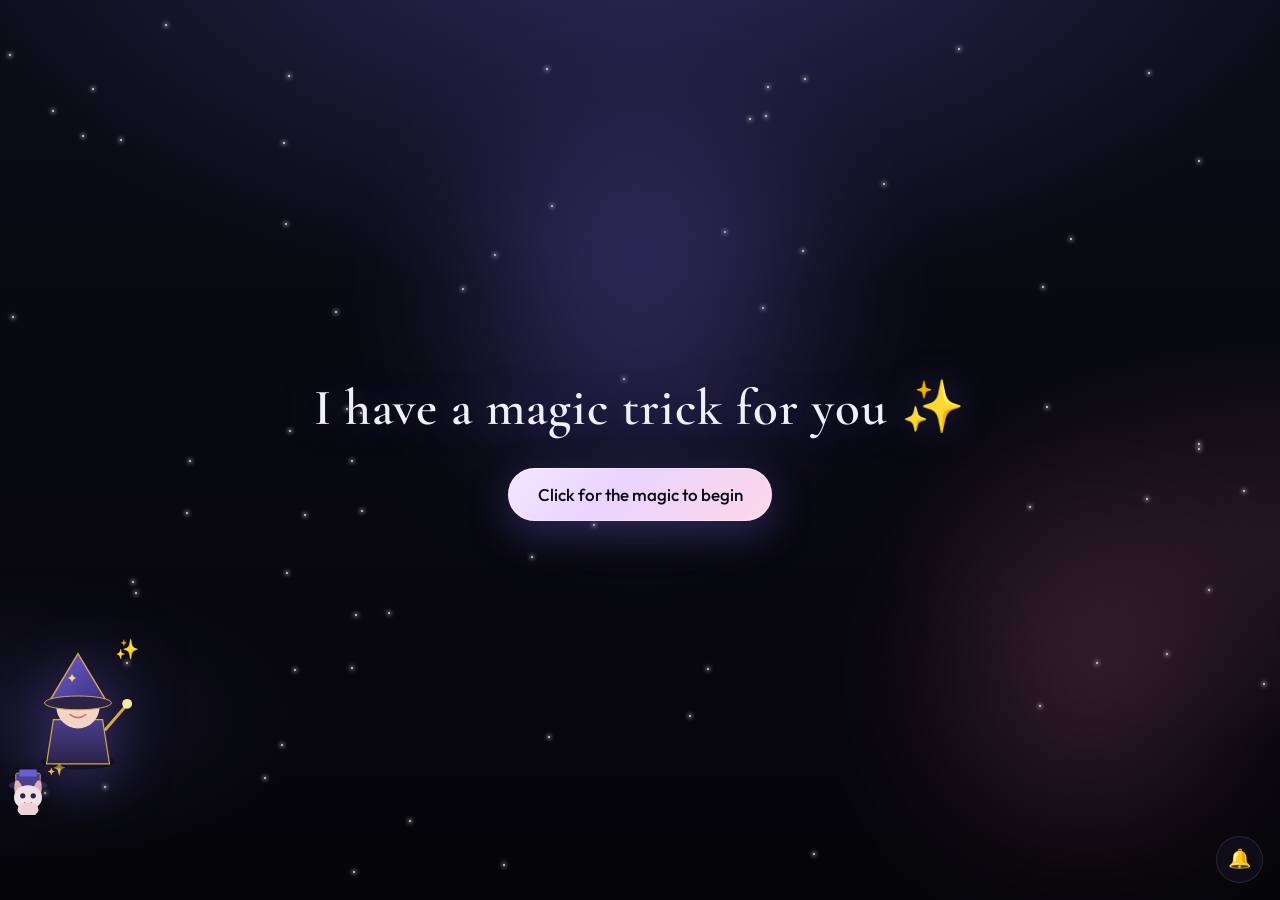
==== magica-standalone.html @ da275c1c "Add standalone HTML for easy sharing; README: Netlify Drop etc. Made-with: Cursor" ====
<!DOCTYPE html>
<html lang="en">
<head>
  <meta charset="UTF-8" />
  <meta name="viewport" content="width=device-width, initial-scale=1.0" />
  <title>I have a magic trick for you ✨</title>
  <link rel="preconnect" href="https://fonts.googleapis.com" />
  <link rel="preconnect" href="https://fonts.gstatic.com" crossorigin />
  <link href="https://fonts.googleapis.com/css2?family=Cormorant+Garamond:ital,wght@0,500;0,600;1,500&family=Outfit:wght@300;400;500;600&display=swap" rel="stylesheet" />
  <style>
:root {
  --ink: #0a0a12;
  --ink-mid: #12121f;
  --violet: #6b5fd4;
  --rose: #e879a8;
  --gold: #d4a84b;
  --mist: rgba(230, 228, 255, 0.12);
  --text: #f0eef8;
  --text-soft: rgba(240, 238, 248, 0.72);
  --card-w: clamp(7.5rem, 22vw, 10.5rem);
  --card-w-fan: clamp(7.25rem, 18vw, 10.25rem);
  --radius-card: 0.65rem;
  --font-display: "Cormorant Garamond", Georgia, serif;
  --font-ui: "Outfit", system-ui, sans-serif;
}

*,
*::before,
*::after {
  box-sizing: border-box;
}

html {
  font-size: clamp(15px, 2.4vw, 17px);
}

body {
  margin: 0;
  min-height: 100dvh;
  font-family: var(--font-ui);
  color: var(--text);
  background: var(--ink);
  overflow-x: hidden;
}

.sky {
  position: fixed;
  inset: 0;
  z-index: 0;
  pointer-events: none;
}

.sky-gradient {
  position: absolute;
  inset: 0;
  background:
    radial-gradient(ellipse 100% 80% at 50% -10%, rgba(107, 95, 212, 0.35) 0%, transparent 55%),
    radial-gradient(ellipse 70% 50% at 100% 60%, rgba(232, 121, 168, 0.12) 0%, transparent 45%),
    radial-gradient(ellipse 60% 40% at 0% 80%, rgba(107, 95, 212, 0.15) 0%, transparent 40%),
    linear-gradient(180deg, #0c0c18 0%, #08080f 50%, #050508 100%);
}

.stars,
.twinkles {
  position: absolute;
  inset: 0;
}

.star-dot {
  position: absolute;
  width: 2px;
  height: 2px;
  border-radius: 50%;
  background: #fff;
  box-shadow: 0 0 4px 1px rgba(255, 255, 255, 0.8);
  opacity: 0.85;
  animation: twinkle var(--t, 3s) ease-in-out infinite;
  animation-delay: var(--d, 0s);
}

@keyframes twinkle {
  0%,
  100% {
    opacity: 0.25;
    transform: scale(0.7);
  }
  50% {
    opacity: 1;
    transform: scale(1.15);
  }
}

.twinkle-spark {
  position: absolute;
  width: 3px;
  height: 3px;
  background: radial-gradient(circle, #fff 0%, transparent 70%);
  opacity: 0.5;
  animation: drift 12s linear infinite;
  animation-delay: var(--dd, 0s);
}

@keyframes drift {
  0% {
    transform: translateY(0) translateX(0);
  }
  100% {
    transform: translateY(-100vh) translateX(20px);
  }
}

.glow-orbs {
  position: fixed;
  inset: 0;
  z-index: 1;
  pointer-events: none;
}

.orb {
  position: absolute;
  border-radius: 50%;
  filter: blur(80px);
  opacity: 0.35;
}

.orb-a {
  width: min(50vw, 320px);
  height: min(50vw, 320px);
  background: var(--violet);
  top: 15%;
  left: 50%;
  transform: translateX(-50%);
}

.orb-b {
  width: min(40vw, 260px);
  height: min(40vw, 260px);
  background: var(--rose);
  bottom: 10%;
  right: 5%;
  opacity: 0.2;
}

.wizard-buddy {
  position: fixed;
  z-index: 5;
  left: clamp(0.35rem, 2.5vw, 1.1rem);
  bottom: clamp(5rem, 14vh, 7.5rem);
  pointer-events: none;
  animation: wizard-float 3.8s ease-in-out infinite;
  filter: drop-shadow(0 10px 28px rgba(107, 95, 212, 0.5));
}

.wizard-buddy__svg {
  display: block;
  width: clamp(76px, 24vw, 118px);
  height: auto;
}

.wizard-buddy__spark {
  position: absolute;
  top: 0;
  right: -0.15rem;
  font-size: 1.15rem;
  animation: spark-twinkle 1.6s ease-in-out infinite;
}

@keyframes wizard-float {
  0%,
  100% {
    transform: translateY(0);
  }
  50% {
    transform: translateY(-11px);
  }
}

@keyframes spark-twinkle {
  0%,
  100% {
    opacity: 0.55;
    transform: scale(1);
  }
  50% {
    opacity: 1;
    transform: scale(1.2);
  }
}

.rabbit-runway {
  position: fixed;
  left: 0;
  width: 100%;
  bottom: clamp(3.25rem, 9vh, 6.25rem);
  height: 58px;
  z-index: 4;
  pointer-events: none;
  overflow: hidden;
}

.rabbit-racer {
  position: absolute;
  left: 0;
  bottom: 0;
  will-change: transform;
  animation: rabbit-sprint 20s linear infinite;
}

.rabbit-racer__bob {
  display: inline-block;
  animation: rabbit-hop 0.52s ease-in-out infinite;
}

.rabbit-racer__svg {
  display: block;
  filter: drop-shadow(0 5px 14px rgba(0, 0, 0, 0.45));
}

.rabbit-racer__stars {
  position: absolute;
  top: -8px;
  right: -10px;
  font-size: 0.9rem;
  animation: spark-twinkle 1.1s ease-in-out infinite;
}

@keyframes rabbit-sprint {
  0% {
    transform: translateX(-90px);
  }
  100% {
    transform: translateX(calc(100vw + 90px));
  }
}

@keyframes rabbit-hop {
  0%,
  100% {
    transform: translateY(0);
  }
  50% {
    transform: translateY(-14px);
  }
}

.stage {
  position: relative;
  z-index: 2;
  min-height: 100dvh;
  display: flex;
  align-items: center;
  justify-content: center;
  padding: clamp(1.25rem, 4vw, 2.5rem);
}

.panel {
  width: min(100%, 52rem);
  text-align: center;
}

.intro-panel {
  animation: enter-up 1s ease-out both;
}

@keyframes enter-up {
  from {
    opacity: 0;
    transform: translateY(18px);
  }
  to {
    opacity: 1;
    transform: translateY(0);
  }
}

.intro-panel.is-out {
  animation: fade-out 0.7s ease forwards;
  pointer-events: none;
}

@keyframes fade-out {
  to {
    opacity: 0;
    transform: scale(0.98);
  }
}

.title {
  font-family: var(--font-display);
  font-weight: 600;
  font-size: clamp(2rem, 6vw, 3rem);
  line-height: 1.15;
  margin: 0 0 1.75rem;
  letter-spacing: 0.02em;
  text-shadow: 0 0 40px rgba(107, 95, 212, 0.45);
}

.subtitle {
  margin: 0 0 2rem;
  color: var(--text-soft);
  font-weight: 300;
  font-size: 1.05rem;
}

.btn {
  font-family: var(--font-ui);
  font-weight: 500;
  font-size: 1rem;
  padding: 0.95em 1.75em;
  border: none;
  border-radius: 999px;
  cursor: pointer;
  transition: transform 0.2s ease, box-shadow 0.2s ease;
}

.btn-primary {
  color: var(--ink);
  background: linear-gradient(135deg, #f5e6ff 0%, #e8d4ff 40%, #ffd6e8 100%);
  box-shadow:
    0 0 0 1px rgba(255, 255, 255, 0.35) inset,
    0 12px 40px rgba(107, 95, 212, 0.35);
}

.btn-primary:hover {
  transform: translateY(-2px);
  box-shadow:
    0 0 0 1px rgba(255, 255, 255, 0.45) inset,
    0 16px 48px rgba(232, 121, 168, 0.3);
}

.btn-primary:active {
  transform: translateY(0);
}

.btn-primary:disabled {
  opacity: 0.6;
  cursor: wait;
  transform: none;
}

.magic-panel {
  position: relative;
  display: flex;
  flex-direction: column;
  align-items: center;
  gap: 1.75rem;
  opacity: 0;
  animation: fade-in 0.9s ease 0.35s forwards;
}

.magic-panel[hidden] {
  display: none !important;
}

@keyframes fade-in {
  to {
    opacity: 1;
  }
}

.magic-veil {
  position: fixed;
  inset: 0;
  z-index: -1;
  margin: calc(-50dvh + 50%) calc(-50vw + 50%);
  width: 100vw;
  height: 100dvh;
  pointer-events: none;
  opacity: 0;
  background: radial-gradient(circle at 50% 40%, rgba(107, 95, 212, 0.25) 0%, transparent 55%);
  transition: opacity 1.2s ease;
}

.magic-veil.is-lit {
  opacity: 1;
}

.fan-wrap {
  perspective: 1200px;
  width: 100%;
  max-width: 52rem;
  margin: 0 auto;
  padding: 0.35rem clamp(0.35rem, 2vw, 1rem) 0.75rem;
  overflow-x: auto;
  overflow-y: visible;
  -webkit-overflow-scrolling: touch;
  scrollbar-color: rgba(212, 168, 75, 0.45) rgba(255, 255, 255, 0.06);
  scrollbar-width: thin;
}

.fan-wrap.pop-in .fan {
  animation: fan-enter 0.85s cubic-bezier(0.34, 1.12, 0.64, 1) both;
}

@keyframes fan-enter {
  from {
    opacity: 0;
    transform: translateY(1.25rem) rotateX(14deg) scale(0.94);
  }
  to {
    opacity: 1;
    transform: translateY(0) rotateX(0deg) scale(1);
  }
}

.fan {
  display: flex;
  flex-wrap: wrap;
  justify-content: center;
  align-content: flex-start;
  align-items: flex-start;
  gap: clamp(0.65rem, 2.2vw, 1.25rem);
  width: max-content;
  max-width: 100%;
  min-width: min(100%, max-content);
  margin: 0 auto;
  min-height: calc(var(--card-w-fan) * 1.42 + 0.5rem);
  padding-bottom: 0.35rem;
  transform-style: preserve-3d;
}

.pick-card {
  position: relative;
  flex: 0 0 auto;
  padding: 0;
  border: none;
  background: transparent;
  cursor: pointer;
  transform-origin: 50% 100%;
  transition: transform 0.3s ease, filter 0.25s ease;
  -webkit-tap-highlight-color: transparent;
}

.pick-card:nth-child(odd) {
  transform: rotate(-2.5deg);
}

.pick-card:nth-child(even) {
  transform: rotate(2.5deg);
}

.pick-card:focus-visible {
  outline: 2px solid rgba(212, 168, 75, 0.9);
  outline-offset: 6px;
  border-radius: var(--radius-card);
}

.pick-card.is-revealed {
  cursor: default;
  transform: rotate(0deg) scale(1.02);
  filter: drop-shadow(0 0 18px rgba(212, 168, 75, 0.35));
}

@keyframes card-vanish-magic {
  0% {
    opacity: 1;
    filter: drop-shadow(0 0 18px rgba(212, 168, 75, 0.45));
    transform: rotate(0deg) scale(1.02);
  }
  40% {
    opacity: 1;
    filter:
      drop-shadow(0 0 36px rgba(255, 220, 130, 0.95))
      drop-shadow(0 0 24px rgba(107, 95, 212, 0.65));
    transform: rotate(8deg) scale(1.12);
  }
  100% {
    opacity: 0;
    filter: blur(16px) brightness(2);
    transform: rotate(-24deg) scale(0);
  }
}

.pick-card.is-vanishing {
  pointer-events: none;
  transition: none !important;
  animation: card-vanish-magic 0.88s cubic-bezier(0.4, 0, 0.2, 1) forwards;
  z-index: 8;
}

.pick-card.is-gone {
  display: none;
}

.pick-card-inner {
  display: block;
  transition: transform 0.28s ease;
}

.pick-card:hover:not(.is-revealed):not(.is-vanishing) .pick-card-inner {
  transform: translateY(-10px) scale(1.04);
}

.fan-card-flip {
  width: var(--card-w-fan);
  height: calc(var(--card-w-fan) * 1.4);
  perspective: 900px;
}

.fan-card-flip .card-flip-inner {
  position: relative;
  width: 100%;
  height: 100%;
  transform-style: preserve-3d;
  transition: transform 0.95s cubic-bezier(0.4, 0, 0.2, 1);
}

.fan-card-flip .card-flip-inner.is-flipped {
  transform: rotateY(180deg);
}

.fan-card-flip .card {
  width: var(--card-w-fan);
  height: calc(var(--card-w-fan) * 1.4);
}

.fan-card-flip .card--back,
.fan-card-flip .card--face {
  position: absolute;
  inset: 0;
  backface-visibility: hidden;
  -webkit-backface-visibility: hidden;
}

.fan-card-flip .card--face {
  transform: rotateY(180deg);
}

.card--face.card--compliment {
  display: flex;
  flex-direction: column;
  align-items: center;
  justify-content: center;
  padding: 0.55rem 0.5rem 0.65rem;
  text-align: center;
  gap: 0.35rem;
}

.card-face-mark {
  position: absolute;
  top: 0.45rem;
  left: 50%;
  transform: translateX(-50%);
  font-size: 1.05rem;
  line-height: 1;
  opacity: 0.9;
}

.card-compliment-text {
  font-family: var(--font-display);
  font-size: clamp(1.05rem, 3.2vw, 1.35rem);
  line-height: 1.38;
  font-weight: 600;
  font-style: italic;
  margin: 1.15rem 0 0;
  color: #2a2238;
  max-height: calc(var(--card-w-fan) * 1.15);
  overflow: hidden;
  display: -webkit-box;
  -webkit-line-clamp: 7;
  -webkit-box-orient: vertical;
}

.card {
  width: var(--card-w);
  height: calc(var(--card-w) * 1.4);
  border-radius: var(--radius-card);
  box-shadow:
    0 4px 6px rgba(0, 0, 0, 0.35),
    0 18px 40px rgba(0, 0, 0, 0.45);
}

.card--back {
  background:
    linear-gradient(145deg, rgba(255, 255, 255, 0.1) 0%, transparent 40%),
    linear-gradient(135deg, #1e1a35 0%, #2d2650 35%, #1a1530 100%);
  border: 2px solid rgba(212, 168, 75, 0.55);
  background-image:
    radial-gradient(circle at 30% 30%, rgba(212, 168, 75, 0.15) 0%, transparent 45%),
    repeating-linear-gradient(
      -28deg,
      transparent,
      transparent 3px,
      rgba(212, 168, 75, 0.06) 3px,
      rgba(212, 168, 75, 0.06) 4px
    ),
    linear-gradient(135deg, #1e1a35 0%, #2d2650 50%, #15122a 100%);
}

.card--face {
  background: linear-gradient(165deg, #fdfcff 0%, #f0e8ff 100%);
  border: 1px solid rgba(0, 0, 0, 0.08);
  display: grid;
  place-items: center;
  position: relative;
  color: #1a1528;
}

.card--face.is-red {
  color: #c41e3a;
}

.card-corner {
  position: absolute;
  display: flex;
  flex-direction: column;
  align-items: center;
  font-family: var(--font-display);
  line-height: 1;
  font-weight: 600;
}

.card-corner--tl {
  top: 0.5rem;
  left: 0.55rem;
  font-size: clamp(0.95rem, 3vw, 1.15rem);
}

.card-corner--br {
  bottom: 0.5rem;
  right: 0.55rem;
  transform: rotate(180deg);
  font-size: clamp(0.95rem, 3vw, 1.15rem);
}

.card-center-suit {
  font-size: clamp(2.5rem, 10vw, 3.75rem);
  opacity: 0.92;
}

.card-rank {
  display: block;
}

.card-suit {
  display: block;
  font-size: 0.95em;
  margin-top: 0.1em;
}

.phase-text {
  font-family: var(--font-display);
  font-size: clamp(1.2rem, 3.6vw, 1.55rem);
  font-style: italic;
  color: var(--text-soft);
  margin: 0;
  min-height: 2.5em;
  max-width: 24rem;
  line-height: 1.45;
  opacity: 0;
  transform: translateY(10px);
  transition: opacity 0.75s ease, transform 0.75s ease;
}

.phase-text.phase-text--show {
  opacity: 1;
  transform: translateY(0);
}

.choice-result {
  width: 100%;
  max-width: 32rem;
  margin: 0.75rem auto 0;
  text-align: left;
}

.choice-result[hidden] {
  display: none !important;
}

.log-title {
  font-family: var(--font-display);
  font-size: clamp(1.05rem, 3vw, 1.3rem);
  font-weight: 600;
  margin: 0 0 0.65rem;
  color: var(--text-soft);
  text-align: center;
}

.sentence-assembly {
  font-family: var(--font-display);
  font-size: clamp(1.15rem, 3.4vw, 1.45rem);
  font-weight: 600;
  font-style: italic;
  line-height: 1.5;
  margin: 0;
  padding: 0.85rem 1rem;
  border-radius: 0.65rem;
  background: rgba(255, 255, 255, 0.06);
  border: 1px solid rgba(212, 168, 75, 0.2);
  color: var(--text);
  text-align: center;
  display: flex;
  flex-wrap: wrap;
  justify-content: center;
  gap: 0.35rem 0.5rem;
}

.word-slot {
  min-width: 2.25rem;
  padding: 0.2rem 0.35rem;
  border-radius: 0.35rem;
  background: rgba(255, 255, 255, 0.04);
  color: var(--text-soft);
  transition: color 0.35s ease, background 0.35s ease;
}

.word-slot.is-revealed {
  color: var(--text);
  background: rgba(212, 168, 75, 0.12);
}

.compliments-log {
  list-style: none;
  margin: 0;
  padding: 0;
  display: flex;
  flex-direction: column;
  gap: 0.55rem;
}

.compliments-log li {
  font-family: var(--font-display);
  font-size: clamp(0.95rem, 2.8vw, 1.12rem);
  line-height: 1.45;
  padding: 0.65rem 0.85rem;
  border-radius: 0.65rem;
  background: rgba(255, 255, 255, 0.06);
  border: 1px solid rgba(212, 168, 75, 0.2);
  color: var(--text);
  animation: log-item-in 0.55s ease both;
}

@keyframes log-item-in {
  from {
    opacity: 0;
    transform: translateX(-8px);
  }
  to {
    opacity: 1;
    transform: translateX(0);
  }
}

.btn-sound {
  position: fixed;
  bottom: 1rem;
  right: 1rem;
  z-index: 10;
  width: 2.75rem;
  height: 2.75rem;
  border-radius: 50%;
  border: 1px solid var(--mist);
  background: rgba(20, 18, 35, 0.65);
  backdrop-filter: blur(8px);
  cursor: pointer;
  font-size: 1.1rem;
  line-height: 1;
  display: grid;
  place-items: center;
  transition: background 0.2s ease, transform 0.2s ease;
}

.btn-sound:hover {
  background: rgba(40, 36, 65, 0.8);
  transform: scale(1.05);
}

.btn-sound[aria-pressed="false"] {
  opacity: 0.75;
}

@media (prefers-reduced-motion: reduce) {
  *,
  *::before,
  *::after {
    animation-duration: 0.01ms !important;
    animation-iteration-count: 1 !important;
    transition-duration: 0.01ms !important;
  }

  .intro-panel {
    animation: none;
    opacity: 1;
  }

  .magic-panel {
    animation: none;
    opacity: 1;
  }

  .fan-card-flip .card-flip-inner {
    transition: none;
  }

  .fan-card-flip .card-flip-inner.is-flipped {
    transform: rotateY(180deg);
  }

  .wizard-buddy,
  .rabbit-racer,
  .rabbit-racer__bob,
  .wizard-buddy__spark,
  .rabbit-racer__stars {
    animation: none !important;
  }

  .rabbit-racer {
    transform: translateX(35vw);
  }

  .pick-card.is-vanishing {
    animation: none;
    opacity: 0;
    transform: scale(0.5);
    filter: none;
  }
}

@media (max-width: 520px) {
  .wizard-buddy {
    bottom: auto;
    top: clamp(4.5rem, 14vw, 6rem);
    left: 0.35rem;
  }

  .rabbit-runway {
    bottom: 3.5rem;
  }
}

@media (min-width: 900px) {
  .rabbit-racer {
    animation-duration: 26s;
  }
}

</style>
</head>
<body>
  <div class="sky" aria-hidden="true">
    <div class="sky-gradient"></div>
    <div class="stars" id="stars"></div>
    <div class="twinkles" id="twinkles"></div>
  </div>

  <div class="glow-orbs" aria-hidden="true">
    <div class="orb orb-a"></div>
    <div class="orb orb-b"></div>
  </div>

  <div class="wizard-buddy" aria-hidden="true">
    <svg class="wizard-buddy__svg" viewBox="0 0 120 140" width="120" height="140" role="img">
      <title>Friendly little wizard</title>
      <defs>
        <linearGradient id="wizHat" x1="0%" y1="0%" x2="100%" y2="100%">
          <stop offset="0%" style="stop-color:#6b5fd4" />
          <stop offset="100%" style="stop-color:#3d2f7a" />
        </linearGradient>
        <linearGradient id="wizRobe" x1="0%" y1="0%" x2="0%" y2="100%">
          <stop offset="0%" style="stop-color:#4a3f8c" />
          <stop offset="100%" style="stop-color:#2a2248" />
        </linearGradient>
      </defs>
      <ellipse cx="60" cy="128" rx="38" ry="8" fill="rgba(0,0,0,0.35)" />
      <!-- barba -->
      <path d="M38 88 Q60 118 82 88 Q78 102 60 108 Q42 102 38 88" fill="#c9b8e8" opacity="0.9" />
      <!-- robe -->
      <path d="M35 85 L28 130 L92 130 L85 85 Z" fill="url(#wizRobe)" stroke="#d4a84b" stroke-width="1.2" />
      <!-- face -->
      <circle cx="60" cy="72" r="22" fill="#f5d4c8" />
      <!-- olhos -->
      <circle cx="52" cy="70" r="3.5" fill="#2a2248" />
      <circle cx="68" cy="70" r="3.5" fill="#2a2248" />
      <circle cx="53" cy="69" r="1.2" fill="#fff" />
      <circle cx="69" cy="69" r="1.2" fill="#fff" />
      <!-- sorriso -->
      <path d="M52 80 Q60 86 68 80" fill="none" stroke="#c47a6a" stroke-width="1.8" stroke-linecap="round" />
      <!-- chapéu -->
      <path d="M30 68 L60 18 L90 68 Q60 62 30 68 Z" fill="url(#wizHat)" stroke="#d4a84b" stroke-width="1.5" />
      <ellipse cx="60" cy="68" rx="34" ry="7" fill="#2a2248" stroke="#d4a84b" stroke-width="1" />
      <text x="48" y="48" font-size="14" fill="#ffd866">✦</text>
      <!-- varinha -->
      <line x1="88" y1="95" x2="108" y2="72" stroke="#d4a84b" stroke-width="3" stroke-linecap="round" />
      <circle cx="110" cy="69" r="5" fill="#fff8a8" opacity="0.95" />
    </svg>
    <span class="wizard-buddy__spark" aria-hidden="true">✨</span>
  </div>

  <div class="rabbit-runway" aria-hidden="true">
    <div class="rabbit-racer">
      <div class="rabbit-racer__bob">
        <svg class="rabbit-racer__svg" viewBox="0 0 64 56" width="56" height="49" role="img">
          <title>Magic rabbit</title>
          <ellipse cx="32" cy="22" rx="22" ry="6" fill="#2a2248" />
          <rect x="18" y="8" width="28" height="16" rx="2" fill="#4a3f8c" stroke="#d4a84b" stroke-width="1" />
          <rect x="22" y="4" width="20" height="8" rx="1" fill="#6b5fd4" />
          <ellipse cx="22" cy="30" rx="5" ry="14" fill="#e8b4b8" transform="rotate(-12 22 30)" />
          <ellipse cx="42" cy="30" rx="5" ry="14" fill="#e8b4b8" transform="rotate(12 42 30)" />
          <ellipse cx="32" cy="36" rx="16" ry="14" fill="#f5e6e8" />
          <circle cx="26" cy="34" r="3" fill="#2a2248" />
          <circle cx="38" cy="34" r="3" fill="#2a2248" />
          <path d="M28 42 Q32 46 36 42" fill="none" stroke="#c47a6a" stroke-width="1.5" stroke-linecap="round" />
          <ellipse cx="32" cy="50" rx="12" ry="8" fill="#f0d4d8" />
        </svg>
        <span class="rabbit-racer__stars" aria-hidden="true">✨</span>
      </div>
    </div>
  </div>

  <main class="stage">
    <section class="panel intro-panel" id="intro-panel" aria-labelledby="main-title">
      <h1 class="title" id="main-title">I have a magic trick for you ✨</h1>
      <button type="button" class="btn btn-primary" id="start-btn">
        Click for the magic to begin
      </button>
    </section>

    <section
      class="panel magic-panel"
      id="magic-panel"
      hidden
      aria-live="polite"
      aria-label="Choose your cards"
    >
      <div class="magic-veil" id="magic-veil"></div>

      <div class="fan-wrap" id="fan-wrap">
        <div class="fan" id="fan" role="group" aria-label="Spread deck"></div>
      </div>

      <p class="phase-text" id="phase-text"></p>

      <div class="choice-result" id="choice-result" hidden>
        <p class="log-title" id="log-title">Your message ✨</p>
        <p class="sentence-assembly" id="sentence-assembly" aria-live="polite"></p>
      </div>
    </section>

    <button
      type="button"
      class="btn-sound"
      id="sound-toggle"
      aria-pressed="true"
      title="Turn sound on or off"
    >
      <span class="sound-on" aria-hidden="true">🔔</span>
      <span class="sound-off" hidden aria-hidden="true">🔕</span>
    </button>
  </main>

  <script>
(function () {
  "use strict";

  const PHRASE_WORDS = ["Let", "me", "see", "you", "naked."];

  const CARD_COUNT = PHRASE_WORDS.length;

  const introPanel = document.getElementById("intro-panel");
  const startBtn = document.getElementById("start-btn");
  const magicPanel = document.getElementById("magic-panel");
  const magicVeil = document.getElementById("magic-veil");
  const fanWrap = document.getElementById("fan-wrap");
  const fan = document.getElementById("fan");
  const phaseText = document.getElementById("phase-text");
  const choiceResult = document.getElementById("choice-result");
  const sentenceAssembly = document.getElementById("sentence-assembly");
  const soundToggle = document.getElementById("sound-toggle");
  const starsEl = document.getElementById("stars");
  const twinklesEl = document.getElementById("twinkles");

  function shuffle(arr) {
    const a = [...arr];
    for (let i = a.length - 1; i > 0; i--) {
      const j = Math.floor(Math.random() * (i + 1));
      [a[i], a[j]] = [a[j], a[i]];
    }
    return a;
  }

  function shuffledPhraseDeck() {
    const entries = PHRASE_WORDS.map((word, sentenceIndex) => ({ word, sentenceIndex }));
    return shuffle(entries);
  }

  function initSentenceSlots() {
    sentenceAssembly.innerHTML = PHRASE_WORDS.map(
      (_, i) =>
        `<span class="word-slot" data-slot="${i}" aria-label="Word ${i + 1} not revealed">·</span>`
    ).join(" ");
  }

  function createPickCard(index, word, sentenceIndex) {
    const btn = document.createElement("button");
    btn.type = "button";
    btn.className = "pick-card";
    btn.dataset.sentenceIndex = String(sentenceIndex);
    btn.setAttribute("aria-label", `Card ${index + 1} — tap to reveal a word`);
    btn.innerHTML = `
      <span class="pick-card-inner">
        <span class="fan-card-flip">
          <span class="card-flip-inner">
            <span class="card card--back"></span>
            <span class="card card--face card--compliment">
              <span class="card-face-mark" aria-hidden="true">✨</span>
              <p class="card-compliment-text"></p>
            </span>
          </span>
        </span>
      </span>
    `;
    btn.querySelector(".card-compliment-text").textContent = word;
    return btn;
  }

  function buildFan() {
    fan.innerHTML = "";
    const deck = shuffledPhraseDeck();
    for (let i = 0; i < deck.length; i++) {
      const { word, sentenceIndex } = deck[i];
      fan.appendChild(createPickCard(i, word, sentenceIndex));
    }
  }

  function wait(ms) {
    return new Promise((resolve) => setTimeout(resolve, ms));
  }

  function fillStars() {
    const n = Math.min(70, Math.floor((window.innerWidth / 28) * 10));
    starsEl.innerHTML = "";
    for (let i = 0; i < n; i++) {
      const s = document.createElement("div");
      s.className = "star-dot";
      s.style.left = `${Math.random() * 100}%`;
      s.style.top = `${Math.random() * 100}%`;
      s.style.setProperty("--t", `${2 + Math.random() * 4}s`);
      s.style.setProperty("--d", `${Math.random() * 4}s`);
      starsEl.appendChild(s);
    }
  }

  function fillTwinkles() {
    const n = 14;
    twinklesEl.innerHTML = "";
    for (let i = 0; i < n; i++) {
      const t = document.createElement("div");
      t.className = "twinkle-spark";
      t.style.left = `${Math.random() * 100}%`;
      t.style.bottom = `${-20 - Math.random() * 40}%`;
      t.style.setProperty("--dd", `${Math.random() * 10}s`);
      twinklesEl.appendChild(t);
    }
  }

  fillStars();
  fillTwinkles();
  window.addEventListener("resize", fillStars);

  let audioCtx = null;
  let soundOn = true;

  function initAudio() {
    if (!audioCtx) {
      const AC = window.AudioContext || window.webkitAudioContext;
      if (AC) audioCtx = new AC();
    }
    return audioCtx;
  }

  async function unlockAudio() {
    const ctx = initAudio();
    if (ctx && ctx.state === "suspended") {
      await ctx.resume();
    }
  }

  function playTone(freq, duration, volume, startWhen) {
    if (!soundOn || !audioCtx) return;
    const when = startWhen ?? audioCtx.currentTime;
    const o = audioCtx.createOscillator();
    const g = audioCtx.createGain();
    o.connect(g);
    g.connect(audioCtx.destination);
    o.type = "sine";
    o.frequency.value = freq;
    g.gain.setValueAtTime(0, when);
    g.gain.linearRampToValueAtTime(volume, when + 0.03);
    g.gain.exponentialRampToValueAtTime(0.0008, when + duration);
    o.start(when);
    o.stop(when + duration + 0.06);
  }

  function playMagicChime(kind) {
    if (!soundOn || !audioCtx) return;
    const t = audioCtx.currentTime;
    if (kind === "start") {
      playTone(523.25, 0.32, 0.055, t);
      playTone(659.25, 0.32, 0.05, t + 0.1);
      playTone(783.99, 0.4, 0.045, t + 0.22);
    } else if (kind === "reveal") {
      playTone(392, 0.45, 0.05, t);
      playTone(523.25, 0.45, 0.048, t + 0.08);
      playTone(659.25, 0.5, 0.042, t + 0.16);
      playTone(880, 0.55, 0.038, t + 0.24);
    } else if (kind === "vanish") {
      playTone(783.99, 0.2, 0.048, t);
      playTone(987.77, 0.22, 0.04, t + 0.06);
      playTone(1174.66, 0.28, 0.034, t + 0.13);
    }
  }

  soundToggle.addEventListener("click", () => {
    soundOn = !soundOn;
    soundToggle.setAttribute("aria-pressed", soundOn ? "true" : "false");
    soundToggle.querySelector(".sound-on").hidden = !soundOn;
    soundToggle.querySelector(".sound-off").hidden = soundOn;
  });

  let started = false;

  const prefersReducedMotion = () =>
    window.matchMedia("(prefers-reduced-motion: reduce)").matches;

  function scheduleCardVanish(btn) {
    const inner = btn.querySelector(".card-flip-inner");

    function finishVanish() {
      if (!btn.classList.contains("is-gone")) btn.classList.add("is-gone");
    }

    function beginVanish() {
      if (btn.classList.contains("is-vanishing") || btn.classList.contains("is-gone")) return;
      playMagicChime("vanish");
      btn.classList.add("is-vanishing");

      if (prefersReducedMotion()) {
        window.setTimeout(finishVanish, 100);
        return;
      }

      btn.addEventListener(
        "animationend",
        (e) => {
          if (e.animationName === "card-vanish-magic") finishVanish();
        },
        { once: true }
      );
      window.setTimeout(finishVanish, 2000);
    }

    if (prefersReducedMotion()) {
      window.setTimeout(beginVanish, 100);
      return;
    }

    let flipHandled = false;
    function afterFlip() {
      if (flipHandled) return;
      flipHandled = true;
      inner.removeEventListener("transitionend", onFlipDone);
      beginVanish();
    }

    function onFlipDone(e) {
      if (e.target !== inner || e.propertyName !== "transform") return;
      afterFlip();
    }

    inner.addEventListener("transitionend", onFlipDone);
    window.setTimeout(() => {
      afterFlip();
    }, 1100);
  }

  function onPickCard(btn) {
    if (
      btn.classList.contains("is-revealed") ||
      btn.classList.contains("is-vanishing") ||
      btn.classList.contains("is-gone")
    ) {
      return;
    }

    unlockAudio();
    playMagicChime("reveal");

    btn.classList.add("is-revealed");
    btn.setAttribute("aria-label", "Word revealed on this card");

    const inner = btn.querySelector(".card-flip-inner");
    requestAnimationFrame(() => {
      inner.classList.add("is-flipped");
    });

    scheduleCardVanish(btn);

    const text = btn.querySelector(".card-compliment-text").textContent.trim();
    const slotIdx = parseInt(btn.dataset.sentenceIndex, 10);
    const slot = sentenceAssembly.querySelector(`[data-slot="${slotIdx}"]`);
    if (slot) {
      slot.textContent = text;
      slot.classList.add("is-revealed");
      slot.setAttribute("aria-label", `Word ${slotIdx + 1}: ${text}`);
    }

    choiceResult.removeAttribute("hidden");
    slot?.scrollIntoView({ behavior: "smooth", block: "nearest" });
  }

  startBtn.addEventListener("click", async () => {
    if (started) return;
    started = true;
    startBtn.disabled = true;

    choiceResult.setAttribute("hidden", "");
    initSentenceSlots();

    await unlockAudio();
    playMagicChime("start");

    buildFan();
    fan.querySelectorAll(".pick-card").forEach((btn) => {
      btn.addEventListener("click", () => onPickCard(btn));
    });

    introPanel.classList.add("is-out");
    await wait(680);
    introPanel.setAttribute("hidden", "");
    introPanel.setAttribute("aria-hidden", "true");

    magicPanel.removeAttribute("hidden");

    magicVeil.classList.add("is-lit");
    fanWrap.classList.add("pop-in");

    await wait(420);
    phaseText.textContent =
      "All the cards are in view — flip them to spell out the message. ✨";
    phaseText.classList.add("phase-text--show");
  });
})();

</script>
</body>
</html>
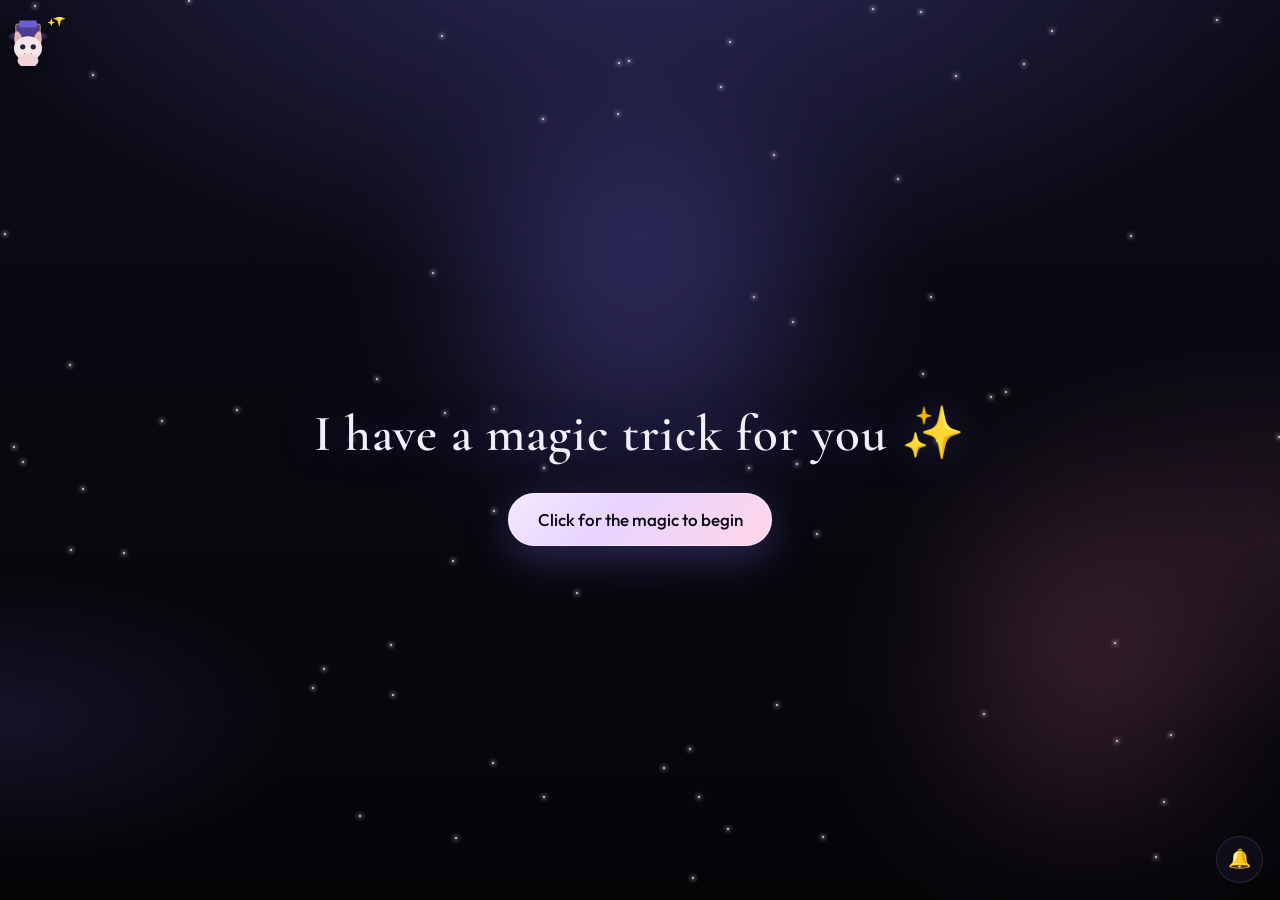
==== commit bb35b48f: "Finale: coração te quiero; coelho no topo; remove mago Made-with: Cursor" ====
--- a/magica-standalone.html
+++ b/magica-standalone.html
@@ -141,40 +141,6 @@
   opacity: 0.2;
 }
 
-.wizard-buddy {
-  position: fixed;
-  z-index: 5;
-  left: clamp(0.35rem, 2.5vw, 1.1rem);
-  bottom: clamp(5rem, 14vh, 7.5rem);
-  pointer-events: none;
-  animation: wizard-float 3.8s ease-in-out infinite;
-  filter: drop-shadow(0 10px 28px rgba(107, 95, 212, 0.5));
-}
-
-.wizard-buddy__svg {
-  display: block;
-  width: clamp(76px, 24vw, 118px);
-  height: auto;
-}
-
-.wizard-buddy__spark {
-  position: absolute;
-  top: 0;
-  right: -0.15rem;
-  font-size: 1.15rem;
-  animation: spark-twinkle 1.6s ease-in-out infinite;
-}
-
-@keyframes wizard-float {
-  0%,
-  100% {
-    transform: translateY(0);
-  }
-  50% {
-    transform: translateY(-11px);
-  }
-}
-
 @keyframes spark-twinkle {
   0%,
   100% {
@@ -190,10 +156,11 @@
 .rabbit-runway {
   position: fixed;
   left: 0;
+  top: clamp(0.5rem, 2.5vh, 1rem);
+  bottom: auto;
   width: 100%;
-  bottom: clamp(3.25rem, 9vh, 6.25rem);
   height: 58px;
-  z-index: 4;
+  z-index: 6;
   pointer-events: none;
   overflow: hidden;
 }
@@ -201,7 +168,8 @@
 .rabbit-racer {
   position: absolute;
   left: 0;
-  bottom: 0;
+  top: 0;
+  bottom: auto;
   will-change: transform;
   animation: rabbit-sprint 20s linear infinite;
 }
@@ -250,7 +218,7 @@
   display: flex;
   align-items: center;
   justify-content: center;
-  padding: clamp(1.25rem, 4vw, 2.5rem);
+  padding: clamp(4.25rem, 11vh, 5.5rem) clamp(1.25rem, 4vw, 2.5rem) clamp(1.25rem, 4vw, 2.5rem);
 }
 
 .panel {
@@ -770,6 +738,169 @@
   opacity: 0.75;
 }
 
+.finale-overlay {
+  position: fixed;
+  inset: 0;
+  z-index: 100;
+  display: flex;
+  align-items: center;
+  justify-content: center;
+  padding: clamp(1rem, 4vw, 2rem);
+  opacity: 0;
+  visibility: hidden;
+  transition:
+    opacity 0.95s ease,
+    visibility 0.95s ease;
+  pointer-events: none;
+}
+
+.finale-overlay[hidden] {
+  display: none !important;
+}
+
+.finale-overlay.is-visible {
+  display: flex !important;
+  opacity: 1;
+  visibility: visible;
+  pointer-events: auto;
+}
+
+.finale-backdrop {
+  position: absolute;
+  inset: 0;
+  background: radial-gradient(ellipse 90% 70% at 50% 45%, rgba(201, 24, 74, 0.22) 0%, transparent 55%),
+    rgba(8, 6, 18, 0.72);
+  backdrop-filter: blur(10px);
+  -webkit-backdrop-filter: blur(10px);
+}
+
+.finale-content {
+  position: relative;
+  z-index: 2;
+  text-align: center;
+  max-width: min(100%, 28rem);
+}
+
+.finale-sparkles {
+  position: absolute;
+  inset: -20% -30% -25% -30%;
+  pointer-events: none;
+  overflow: visible;
+}
+
+.finale-sparkles span {
+  position: absolute;
+  font-size: clamp(0.85rem, 3vw, 1.25rem);
+  opacity: 0;
+  animation: finale-sparkle-float 3.2s ease-in-out infinite;
+  text-shadow: 0 0 12px rgba(255, 220, 140, 0.9);
+}
+
+.finale-overlay.is-visible .finale-sparkles span {
+  opacity: 1;
+}
+
+@keyframes finale-sparkle-float {
+  0%,
+  100% {
+    transform: translateY(0) scale(0.85) rotate(0deg);
+    opacity: 0.35;
+  }
+  50% {
+    transform: translateY(-18px) scale(1.15) rotate(12deg);
+    opacity: 1;
+  }
+}
+
+.finale-heart-wrap {
+  position: relative;
+  display: flex;
+  flex-direction: column;
+  align-items: center;
+  gap: 0.35rem;
+  animation: finale-heartbeat 1.35s ease-in-out infinite;
+}
+
+@keyframes finale-heartbeat {
+  0%,
+  100% {
+    transform: scale(1);
+    filter: drop-shadow(0 0 28px rgba(255, 105, 150, 0.55));
+  }
+  50% {
+    transform: scale(1.06);
+    filter: drop-shadow(0 0 48px rgba(255, 180, 200, 0.85));
+  }
+}
+
+.finale-heart-svg {
+  width: min(72vw, 280px);
+  height: auto;
+  display: block;
+}
+
+.finale-heart-path {
+  animation: finale-heart-glow 2.2s ease-in-out infinite;
+}
+
+@keyframes finale-heart-glow {
+  0%,
+  100% {
+    opacity: 1;
+  }
+  50% {
+    opacity: 0.92;
+  }
+}
+
+.finale-words {
+  font-family: var(--font-display);
+  font-size: clamp(2.75rem, 11vw, 4.75rem);
+  font-weight: 600;
+  font-style: italic;
+  line-height: 1.05;
+  margin: 0;
+  padding: 0 0.25rem;
+  color: #fff5f8;
+  letter-spacing: 0.02em;
+  text-shadow:
+    0 0 24px rgba(255, 150, 190, 0.95),
+    0 0 56px rgba(201, 24, 74, 0.65),
+    0 2px 0 rgba(90, 10, 40, 0.35);
+  animation: finale-text-shine 2.8s ease-in-out infinite;
+}
+
+@keyframes finale-text-shine {
+  0%,
+  100% {
+    filter: brightness(1);
+  }
+  50% {
+    filter: brightness(1.2);
+  }
+}
+
+.finale-magic-line {
+  margin: 1.25rem 0 0;
+  font-size: clamp(1rem, 3.5vw, 1.35rem);
+  letter-spacing: 0.65em;
+  color: rgba(255, 230, 180, 0.9);
+  text-shadow: 0 0 20px rgba(212, 168, 75, 0.7);
+  animation: finale-sparkle-line 2s ease-in-out infinite;
+}
+
+@keyframes finale-sparkle-line {
+  0%,
+  100% {
+    opacity: 0.65;
+    transform: scale(1);
+  }
+  50% {
+    opacity: 1;
+    transform: scale(1.05);
+  }
+}
+
 @media (prefers-reduced-motion: reduce) {
   *,
   *::before,
@@ -797,11 +928,14 @@
     transform: rotateY(180deg);
   }
 
-  .wizard-buddy,
   .rabbit-racer,
   .rabbit-racer__bob,
-  .wizard-buddy__spark,
-  .rabbit-racer__stars {
+  .rabbit-racer__stars,
+  .finale-heart-wrap,
+  .finale-heart-path,
+  .finale-words,
+  .finale-magic-line,
+  .finale-sparkles span {
     animation: none !important;
   }
 
@@ -815,17 +949,19 @@
     transform: scale(0.5);
     filter: none;
   }
+
+  .finale-overlay {
+    transition: none;
+  }
+
+  .finale-sparkles span {
+    opacity: 0.75;
+  }
 }
 
 @media (max-width: 520px) {
-  .wizard-buddy {
-    bottom: auto;
-    top: clamp(4.5rem, 14vw, 6rem);
-    left: 0.35rem;
-  }
-
   .rabbit-runway {
-    bottom: 3.5rem;
+    top: 0.35rem;
   }
 }
 
@@ -847,44 +983,6 @@
   <div class="glow-orbs" aria-hidden="true">
     <div class="orb orb-a"></div>
     <div class="orb orb-b"></div>
-  </div>
-
-  <div class="wizard-buddy" aria-hidden="true">
-    <svg class="wizard-buddy__svg" viewBox="0 0 120 140" width="120" height="140" role="img">
-      <title>Friendly little wizard</title>
-      <defs>
-        <linearGradient id="wizHat" x1="0%" y1="0%" x2="100%" y2="100%">
-          <stop offset="0%" style="stop-color:#6b5fd4" />
-          <stop offset="100%" style="stop-color:#3d2f7a" />
-        </linearGradient>
-        <linearGradient id="wizRobe" x1="0%" y1="0%" x2="0%" y2="100%">
-          <stop offset="0%" style="stop-color:#4a3f8c" />
-          <stop offset="100%" style="stop-color:#2a2248" />
-        </linearGradient>
-      </defs>
-      <ellipse cx="60" cy="128" rx="38" ry="8" fill="rgba(0,0,0,0.35)" />
-      <!-- barba -->
-      <path d="M38 88 Q60 118 82 88 Q78 102 60 108 Q42 102 38 88" fill="#c9b8e8" opacity="0.9" />
-      <!-- robe -->
-      <path d="M35 85 L28 130 L92 130 L85 85 Z" fill="url(#wizRobe)" stroke="#d4a84b" stroke-width="1.2" />
-      <!-- face -->
-      <circle cx="60" cy="72" r="22" fill="#f5d4c8" />
-      <!-- olhos -->
-      <circle cx="52" cy="70" r="3.5" fill="#2a2248" />
-      <circle cx="68" cy="70" r="3.5" fill="#2a2248" />
-      <circle cx="53" cy="69" r="1.2" fill="#fff" />
-      <circle cx="69" cy="69" r="1.2" fill="#fff" />
-      <!-- sorriso -->
-      <path d="M52 80 Q60 86 68 80" fill="none" stroke="#c47a6a" stroke-width="1.8" stroke-linecap="round" />
-      <!-- chapéu -->
-      <path d="M30 68 L60 18 L90 68 Q60 62 30 68 Z" fill="url(#wizHat)" stroke="#d4a84b" stroke-width="1.5" />
-      <ellipse cx="60" cy="68" rx="34" ry="7" fill="#2a2248" stroke="#d4a84b" stroke-width="1" />
-      <text x="48" y="48" font-size="14" fill="#ffd866">✦</text>
-      <!-- varinha -->
-      <line x1="88" y1="95" x2="108" y2="72" stroke="#d4a84b" stroke-width="3" stroke-linecap="round" />
-      <circle cx="110" cy="69" r="5" fill="#fff8a8" opacity="0.95" />
-    </svg>
-    <span class="wizard-buddy__spark" aria-hidden="true">✨</span>
   </div>
 
   <div class="rabbit-runway" aria-hidden="true">
@@ -949,6 +1047,47 @@
     </button>
   </main>
 
+  <div
+    class="finale-overlay"
+    id="finale-overlay"
+    hidden
+    role="dialog"
+    aria-modal="true"
+    aria-labelledby="finale-title"
+    aria-hidden="true"
+  >
+    <div class="finale-backdrop" aria-hidden="true"></div>
+    <div class="finale-content">
+      <div class="finale-sparkles" id="finale-sparkles" aria-hidden="true"></div>
+      <div class="finale-heart-wrap">
+        <svg class="finale-heart-svg" viewBox="0 0 200 190" width="280" height="266" aria-hidden="true">
+          <defs>
+            <linearGradient id="finaleHeartGrad" x1="0%" y1="0%" x2="100%" y2="100%">
+              <stop offset="0%" stop-color="#ff8fab" />
+              <stop offset="45%" stop-color="#c9184a" />
+              <stop offset="100%" stop-color="#ff5d8f" />
+            </linearGradient>
+            <filter id="finaleHeartGlow" x="-40%" y="-40%" width="180%" height="180%">
+              <feGaussianBlur stdDeviation="3" result="blur" />
+              <feMerge>
+                <feMergeNode in="blur" />
+                <feMergeNode in="SourceGraphic" />
+              </feMerge>
+            </filter>
+          </defs>
+          <path
+            class="finale-heart-path"
+            fill="url(#finaleHeartGrad)"
+            filter="url(#finaleHeartGlow)"
+            d="M100 178 C24 108 4 62 4 42 C4 17 24 2 49 2 C72 2 88 16 100 36 C112 16 128 2 151 2 C176 2 196 17 196 42 C196 62 176 108 100 178Z"
+          />
+        </svg>
+        <p class="finale-words" id="finale-title">te quiero</p>
+      </div>
+      <p class="finale-magic-line" aria-hidden="true">✦ ✨ ✦</p>
+    </div>
+  </div>
+
   <script>
 (function () {
   "use strict";
@@ -969,6 +1108,8 @@
   const soundToggle = document.getElementById("sound-toggle");
   const starsEl = document.getElementById("stars");
   const twinklesEl = document.getElementById("twinkles");
+  const finaleOverlay = document.getElementById("finale-overlay");
+  const finaleSparkles = document.getElementById("finale-sparkles");
 
   function shuffle(arr) {
     const a = [...arr];
@@ -1108,6 +1249,12 @@
       playTone(783.99, 0.2, 0.048, t);
       playTone(987.77, 0.22, 0.04, t + 0.06);
       playTone(1174.66, 0.28, 0.034, t + 0.13);
+    } else if (kind === "finale") {
+      playTone(523.25, 0.38, 0.052, t);
+      playTone(659.25, 0.38, 0.046, t + 0.1);
+      playTone(783.99, 0.42, 0.042, t + 0.2);
+      playTone(987.77, 0.48, 0.038, t + 0.3);
+      playTone(1174.66, 0.55, 0.034, t + 0.38);
     }
   }
 
@@ -1119,6 +1266,40 @@
   });
 
   let started = false;
+  let finaleShown = false;
+
+  function fillFinaleSparkles() {
+    if (!finaleSparkles || finaleSparkles.children.length > 0) return;
+    const glyphs = ["✨", "✦", "⭐", "💫", "˖"];
+    const n = 14;
+    for (let i = 0; i < n; i++) {
+      const s = document.createElement("span");
+      s.textContent = glyphs[i % glyphs.length];
+      s.style.left = `${10 + ((i * 17) % 80)}%`;
+      s.style.top = `${8 + ((i * 23) % 72)}%`;
+      s.style.animationDelay = `${i * 0.16}s`;
+      finaleSparkles.appendChild(s);
+    }
+  }
+
+  function showFinale() {
+    if (finaleShown || !finaleOverlay) return;
+    finaleShown = true;
+    fillFinaleSparkles();
+    unlockAudio();
+    playMagicChime("finale");
+    finaleOverlay.removeAttribute("hidden");
+    finaleOverlay.setAttribute("aria-hidden", "false");
+    requestAnimationFrame(() => {
+      requestAnimationFrame(() => finaleOverlay.classList.add("is-visible"));
+    });
+  }
+
+  function maybeShowFinale() {
+    const n = sentenceAssembly.querySelectorAll(".word-slot.is-revealed").length;
+    if (n < PHRASE_WORDS.length) return;
+    window.setTimeout(showFinale, 950);
+  }
 
   const prefersReducedMotion = () =>
     window.matchMedia("(prefers-reduced-motion: reduce)").matches;
@@ -1207,6 +1388,7 @@
 
     choiceResult.removeAttribute("hidden");
     slot?.scrollIntoView({ behavior: "smooth", block: "nearest" });
+    maybeShowFinale();
   }
 
   startBtn.addEventListener("click", async () => {
